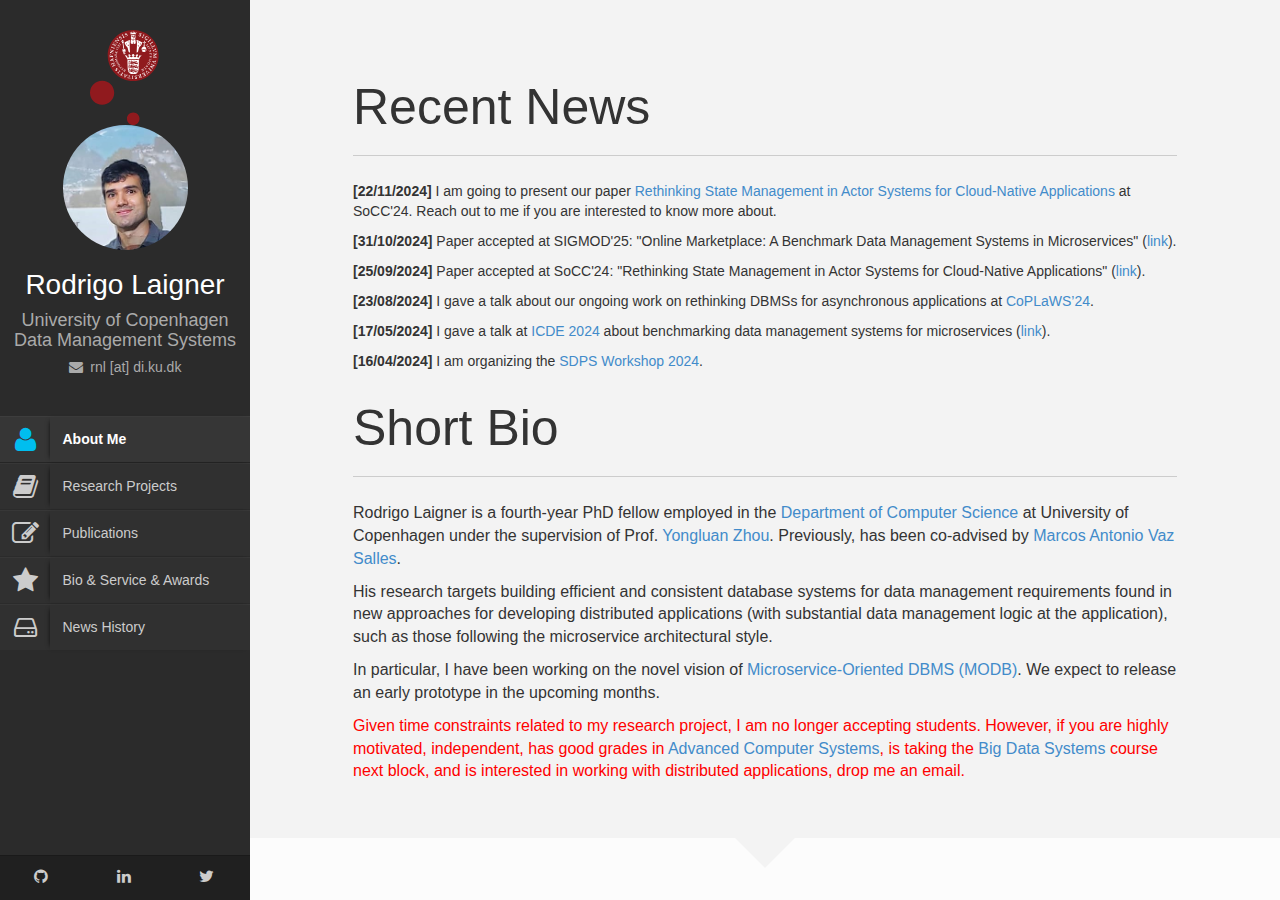
==== index.html @ f9ab0df9 "updates for socc24" ====
<!DOCTYPE html>
<html lang="en">
<head>
<!-- Global site tag (gtag.js) - Google Analytics -->
<script async
	src="https://www.googletagmanager.com/gtag/js?id=UA-103030276-2"></script>
<script>
	window.dataLayer = window.dataLayer || [];
	function gtag() {
		dataLayer.push(arguments);
	}
	gtag('js', new Date());

	gtag('config', 'UA-103030276-2');
</script>


<title>Rodrigo Laigner - University of Copenhagen - Data Management Systems</title>
<meta http-equiv="Content-Type" content="text/html; charset=UTF-8">
<meta name="author" content="Rodrigo Laigner">
<meta name="viewport"
	content="width=device-width, initial-scale=1, maximum-scale=1">

<meta name="description" content="Rodrigo Laigner Academic Page" />
<meta name="keywords"
	content="profile, rodrigo laigner, rodrigo nunes laigner, university of copenhagen, ucph, uff, universidade federal fluminense, puc-rio, puc, pontifical catholic university, pontifical catholic university of rio de janeiro, software engineering, data management systems, database systems, event-driven architecture, microservices, big data, big data software engineering, big data systems" />

<link rel="shortcut icon" href="img/favicon.ico">

<!--CSS styles-->
<link rel="stylesheet" href="css/bootstrap.css">
<link rel="stylesheet" href="css/font-awesome.min.css">
<link rel="stylesheet" href="css/perfect-scrollbar-0.4.5.min.css">
<link rel="stylesheet" href="css/magnific-popup.css">
<link rel="stylesheet" href="css/style.css">
<link id="theme-style" rel="stylesheet" href="css/styles/blue.css">


<!--/CSS styles-->
<!--Javascript files-->
<script type="text/javascript" src="js/jquery-3.7.0.min.js"></script>
<script type="text/javascript" src="js/TweenMax.min.js"></script>
<script type="text/javascript" src="js/jquery.touchSwipe.min.js"></script>
<script type="text/javascript"
	src="js/jquery.carouFredSel-6.2.1-packed.js"></script>

<script type="text/javascript" src="js/modernizr.custom.63321.js"></script>
<script type="text/javascript" src="js/jquery.dropdownit.js"></script>

<script type="text/javascript" src="js/jquery.stellar.min.js"></script>
<script type="text/javascript" src="js/ScrollToPlugin.min.js"></script>

<script type="text/javascript" src="js/bootstrap.min.js"></script>

<script type="text/javascript" src="js/jquery.mixitup.min.js"></script>

<script type="text/javascript" src="js/masonry.min.js"></script>

<script type="text/javascript"
	src="js/perfect-scrollbar-0.4.5.with-mousewheel.min.js"></script>

<script type="text/javascript" src="js/magnific-popup.js"></script>
<script type="text/javascript" src="js/custom.js"></script>

<!--/Javascript files-->

</head>
<body>

	<div id="wrapper">
		<a href="#sidebar" class="mobilemenu"><i class="icon-reorder"></i></a>
		<div id="sidebar">
			<div id="main-nav">
				<div id="nav-container">
					<div id="profile" class="clearfix">
						<a href="https://di.ku.dk/" target="_new"><img
							alt="image" width="70" src="img/science.svg"></a>
						<div class="portrate hidden-xs"></div>
						<div class="title">
							<h2>Rodrigo Laigner</h2>
							<h3>University of Copenhagen
								Data Management Systems</h3>
							<h4> <strong><i
										class="icon-envelope"></i>&nbsp;&nbsp;</strong>rnl [at] di.ku.dk<br> </h4>
						</div>
						
					</div>
					<ul id="navigation">
						<li class="currentmenu"><a href="index.html">
								<div class="icon icon-user"></div>
								<div class="text">About Me</div>
						</a></li>

						<li><a href="research.html">
								<div class="icon icon-book"></div>
								<div class="text">Research Projects</div>
						</a></li>

						<li><a href="publication.html">
								<div class="icon icon-edit"></div>
								<div class="text">Publications</div>
						</a></li>

						<!--
						<li><a href="http://lattes.cnpq.br/5715870522194378"
							target="_new">
								<div class="icon icon-download-alt"></div>
								<div class="text">CV Lattes</div>
						</a></li>
						-->
						
						<li><a href="bio.html">
								<div class="icon icon-star"></div>
								<div class="text">Bio & Service & Awards</div>
						</a></li>
						
						<li><a href="news.html">
								<div class="icon icon-hdd"></div>
								<div class="text">News History</div>
						</a></li>

					</ul>
				</div>
			</div>

			<div class="social-icons">
				<ul>
					<li><a href="https://github.com/rnlaigner" target="_new"><i
							class="icon-github"></i></a></li>
					<li><a href="https://www.linkedin.com/in/rodrigolaigner"
						target="_new"><i class="icon-linkedin"></i></a></li>
					<li><a href="https://twitter.com/rodrigo_laigner"
						target="_new"><i class="icon-twitter"></i></a></li>	
				</ul>
			</div>
		</div>

		<div id="main">

			<div id="biography" class="page home" data-pos="home">
				<div class="pageheader">
					<div class="headercontent">
						<div class="section-container">
						
							<div class="row">
								<div class="clearfix visible-sm visible-xs"></div>
									<div class="col-md-12" style="font-size: 14px;">
										<h3 class="title">Recent News</h3>
										<p>
											<b>[22/11/2024]</b> I am going to present our paper <a
											href="https://www.researchgate.net/publication/385107871_Rethinking_State_Management_in_Actor_Systems_for_Cloud-Native_Applications" target="_new">Rethinking State Management in Actor Systems for Cloud-Native Applications</a> at SoCC'24. Reach out to me if you are interested to know more about.
										</p>
										<p>
											<b>[31/10/2024]</b> Paper accepted at SIGMOD'25: "Online Marketplace: A Benchmark Data Management Systems in Microservices" (<a
											href="https://www.researchgate.net/publication/379662990_A_Benchmark_for_Data_Management_in_Microservices" target="_new">link</a>).
										</p>
										<p>
											<b>[25/09/2024]</b> Paper accepted at SoCC'24: "Rethinking State Management in Actor Systems for Cloud-Native Applications" (<a
											href="https://www.researchgate.net/publication/385107871_Rethinking_State_Management_in_Actor_Systems_for_Cloud-Native_Applications" target="_new">link</a>).
										</p>
										<p>
											<b>[23/08/2024]</b> I gave a talk about our ongoing work on rethinking DBMSs for asynchronous applications at <a
											href="https://coplaws.github.io/2024" target="_new">CoPLaWS’24</a>.
										</p>
										<p>
											<b>[17/05/2024]</b> I gave a talk at <a
											href="https://icde2024.github.io/lightning.html" target="_new">ICDE 2024</a> about benchmarking data management systems for microservices (<a
											href="https://www.researchgate.net/publication/380699403_Benchmarking_Data_Management_Systems_for_Microservices" target="_new">link</a>).
										</p>
										<!--<p>
											<b>[12/08/2023]</b> I will be serving again as teaching assistant for the course <a
											href="https://kurser.ku.dk/course/ndak18001u" target="_new">Big Data Systems</a> next November. The course explores several aspects of distributed systems, such as Kafka, Flink, Raft, and event-driven frameworks like Orleans. Drop me an email if you would like to know more about the course contents.
										</p>-->
										<p>
											<b>[16/04/2024]</b> I am organizing the <a
											href="https://diku-dk.github.io/sdps-workshop-2024/" target="_new">SDPS Workshop 2024</a>.
										</p>
									</div>
							</div>

							<div class="row">

								<div class="clearfix visible-sm visible-xs"></div>
								<div class="col-md-12">
									<h3 class="title">Short Bio</h3>
									<p>
										Rodrigo Laigner is a fourth-year PhD fellow employed in the <a
											href="https://di.ku.dk/english/research/sdps/research-groups/dms" target="_new">Department
											of Computer Science</a> at University of Copenhagen<a href="http://www.ku.dk/english/" target="_new">
											</a> under the supervision
										of Prof. <a href="https://ylzhou.github.io/"
											target="_new">Yongluan Zhou</a>. Previously, has been co-advised by <a href="http://hjemmesider.diku.dk/~vmarcos/"
											target="_new">Marcos Antonio Vaz Salles</a>.
									</p>

									<p>
										His research targets building efficient and consistent database systems for data management requirements found in new approaches for developing distributed applications (with substantial data management logic at the application), such as those following the microservice architectural style.
									</p>

									<p>
										In particular, I have been working on the novel vision of <a
										href="https://di.ku.dk/english/staff/?pure=en%2Fpublications%2Fa-distributed-database-system-for-eventbased-microservices(ea77f938-9103-4813-b4f9-ef415d293404).html" target="_new">Microservice-Oriented DBMS (MODB)</a>. We expect to release an early prototype in the upcoming months.
									</p>	
									
									<!--
									<p style="color:red;">
										<del>If you are a graduate student from the  <a
											href="https://studies.ku.dk/masters/computer-science/" target="_new">Master of Science (MSc) in Computer Science</a> program at the University of Copenhagen and have an interest in pursuing a thesis in topics related to event-driven architecture, microservices, and big data systems, do not hesitate to contact me. </del>
									</p>
									-->
									<p style="color:red;">Given time constraints related to my research project, I am no longer accepting students. However, if you are highly motivated, independent, has good grades in <a
										href="https://kurser.ku.dk/course/ndak15006u" target="_new">Advanced Computer Systems</a>, is taking the <a
										href="https://kurser.ku.dk/course/ndak18001u" target="_new">Big Data Systems</a> course next block, and is interested in working with distributed applications, drop me an email.
									</p>
									
								</div>

							</div>
						</div>
					</div>
				</div>

				<div class="pagecontents">
					<div class="section color-1">
						<div class="section-container">
							<div class="row">
								<div class="col-md-5 col-md-offset-1">
									<div class="title text-center">
										<h3>Academic Positions</h3>
									</div>
									<ul class="ul-dates">
										<li>
											<div class="dates">
												<span>Present</span> <span>2020</span>
											</div>
											<div class="content">
												<h4>PhD Student in Computer Science</h4>
												<p>
													<em>University of Copenhagen</em>, Department of Computer Science
												</p>
											</div>
										</li>
								</div>
								<div class="col-md-5">
									<div class="title text-center">
										<h3>Academic Degrees</h3>
									</div>
									<ul class="ul-card">

										<li>
											<div class="dy">
												<span class="degree">PhD</span> <span class="year">Present</span>
											</div>
											<div class="description">
												<p class="what">PhD in Computer Science, University of Copenhagen</p>
												<p class="where">
													Advisor: <a href="https://ylzhou.github.io/"
														target="_new">Yongluan Zhou</a>
												</p>
												<p class="where">
													Co-advisor: <a href="http://hjemmesider.diku.dk/~vmarcos/"
														target="_new">Marcos Antonio Vaz Salles</a>
												</p>
											</div>
										</li>

										<li>
											<div class="dy">
												<span class="degree">MSc</span> <span class="year">2020</span>
											</div>
											<div class="description">
												<p class="what">MSc in Informatics, PUC-Rio</p>
												<!-- <p class="where">Grade Point Average (GPA): 9.4/10.</p> -->
												<p class="where">
													Advisor: <a href="http://www-di.inf.puc-rio.br/~kalinowski"
														target="_new">Marcos Kalinowski</a>
												</p>
											</div>
										</li>
										<li>
											<div class="dy">
												<span class="degree">BSc</span><span class="year">2017</span>
											</div>
											<div class="description">
												<p class="what">BSc in Information Systems</p>
												<p class="where">Fluminense Federal University (UFF) in
													cooperation with the University of Colorado (Denver)</p>
												<!-- <p class="where">Grade Point Average (GPA): 8.2/10.</p> -->
												<p class="where">
													Advisor: <a href="http://lattes.cnpq.br/0023809873085852"
														target="_new">Rodrigo Salvador Monteiro</a>
												</p>
												<p class="where">
													Co-advisor: <a href="http://www-di.inf.puc-rio.br/~kalinowski"
														target="_new">Marcos Kalinowski</a>
												</p>
											</div>
										</li>

									</ul>
								</div>


							</div>
						</div>
					</div>
				</div>
			</div>

		</div>
	</div>
</body>
</html>
---- css/style.css ----
/* General styles
 **************************************************/
@font-face {
	font-family: 'Lato';
	font-style: normal;
	font-weight: 300;
	src: local('Lato Light'), local('Lato-Light'), url(http://themes.googleusercontent.com/static/fonts/lato/v6/KT3KS9Aol4WfR6Vas8kNcg.woff) format('woff');
}

@font-face {
	font-family: 'Lato';
	font-style: normal;
	font-weight: 400;
	src: local('Lato Regular'), local('Lato-Regular'), url(http://themes.googleusercontent.com/static/fonts/lato/v6/9k-RPmcnxYEPm8CNFsH2gg.woff) format('woff');
}

@font-face {
	font-family: 'Lato';
	font-style: normal;
	font-weight: 900;
	src: local('Lato Black'), local('Lato-Black'), url(http://themes.googleusercontent.com/static/fonts/lato/v6/BVtM30trf7q_jfqYeHfjtA.woff) format('woff');
}

@font-face {
	font-family: 'Lato';
	font-style: italic;
	font-weight: 400;
	src: local('Lato Italic'), local('Lato-Italic'), url(http://themes.googleusercontent.com/static/fonts/lato/v6/oUan5VrEkpzIazlUe5ieaA.woff) format('woff');
}

body {
	font-size: 16px;
	font-family: 'Lato', sans-serif;
	font-weight: 400;
	background: #4D4D4D;
}

a,a:hover,a:focus {
	text-decoration: none;
	outline: 0;
}

h1,h2,h3,h4,h5,h6,.h1,.h2,.h3,.h4,.h5,.h6 {
	font-family: "Lato", Helvetica, Arial, sans-serif;
	font-weight: 300;
}

/* mobile menu
 **************************************************/
.mobilemenu {
	position: fixed;
	top: 0px;
	left: 0;
	right: 0;
	z-index: 1002;
	font-size: 30px;
	padding: 2px 10px;
	background: #2b2b2b;
	display: block;
	width: 50px;
	height: 50px;
	color: #fff;
	display: none;
}

.mobilemenu:hover,.mobilemenu:focus {
	color: #fff;
}

/* layout
 **************************************************/
#main-nav {
	text-align: left;
	vertical-align: top;
	-webkit-user-select: none;
	-moz-user-select: none;
	-ms-user-select: none;
	user-select: none;
	width: 250px;
	background: #2b2b2b;
	position: absolute;
	left: 0;
	top: 0;
	bottom: 45px;
	overflow: hidden;
}

#main {
	position: absolute;
	left: 250px;
	right: 0;
	top: 0;
	bottom: 0;
	background: #fefefe;
	overflow: hidden;
}

.page {
	overflow: auto;
	position: absolute;
	top: 0;
	left: 0px;
	bottom: 0;
	width: 100%;
	background-color: #f7f7f7;
}

.home {
	left: 0px;
	z-index: 0;
	width: 100%;
}

#overlay {
	position: absolute;
	top: 0;
	left: 0px;
	bottom: 0;
	right: 0px;
	background-color: #000;
	-ms-filter: "progid:DXImageTransform.Microsoft.Alpha(Opacity=25)";
	filter: alpha(opacity=25);
	opacity: 0.25;
	display: none;
	z-index: 300;
	cursor: crosshair;
	cursor: url(../img/pointer.png), auto;
}

#runner {
	position: absolute;
	width: 30px;
	height: 20px;
	color: #fff;
	font-size: 20px;
	z-index: 2000;
}

.currentpage {
	-webkit-box-shadow: -2px 0 4px -2px rgba(0,0,0,.25);
	box-shadow: -2px 0 4px -2px rgba(0,0,0,.25);
}

/* sidebar
 **************************************************/
#nav-container {
	position: relative;
	padding-bottom: 75px;
	bottom: 0;
	height: 100%;
}

#profile {
	text-align: center;
	padding: 30px 10px;
	position: relative;
}

#profile .portrate {
	background-image: url("../img/personal/personal-image.jpg");
	width: 125px;
	margin: 0 auto;
	height: 125px;
	border-radius: 50%;

	-webkit-background-size: cover;
	-moz-background-size: cover;
	background-size: cover;
}

#profile .title h2 {
	font-size: 28px;
	font-weight: 300;
	color: #fff;
	margin: 20px 0 10px 0;
}

#profile .title h3 {
	font-size: 18px;
	font-weight: 300;
	color: #aaa;
	margin: 0px 0 10px 0;
}

#profile .title h4 {
	font-size: 14px;
	font-weight: 300;
	color: #aaa;
	margin: 0px 0 10px 0;
}

ul#navigation {
	padding: 0;
	margin: 0;
}

ul#navigation li {
	display: block;
	float: none;
	clear: both;
	background: #303030;
	border-top: 1px solid #373737;
	border-bottom: 1px solid #2B2B2B;

	-webkit-transition: background 0.5s;
	-moz-transition: background 0.5s;
	-o-transition: background 0.5s;
	-ms-transition: background 0.5s;
	transition: background 0.5s;
}

ul#navigation li a {
	color: #ccc;
	font-size: 14px;
}

ul#navigation li:hover,ul#navigation li:focus {
	background: #363636;
}

ul#navigation li:hover a,ul#navigation li:focus a {
	color: #f7f7f7;
}

ul#navigation .currentmenu {
	font-weight: bold;
}

ul#navigation li.currentmenu a {
	color: #fff;
}

/*ul#navigation li.external:hover .icon, ul#navigation li.currentmenu .icon{
	color: #03cc85;
}*/

ul#navigation li.currentmenu {
	background: #363636;
	border-top: 1px solid #3d3d3d;
	border-bottom: 1px solid #252525;
}


ul#navigation li .text {
	padding-left: 5%;
	margin-left: 50px;
	line-height: 45px;

	-webkit-box-shadow: -3px 0 5px -4px #000;
	box-shadow: -3px 0 5px -4px #000;
}

ul#navigation li .icon {
	float: left;
	line-height: 45px;
	width: 50px;
	text-align: center;
	font-size: 27px;
}

.social-icons {
	position: absolute;
	bottom: 0;
	left: 0;
	width: 100%;
	background: #202020;
	border-top: 1px solid #1A1A1A;
	width: 250px;
	z-index: 2;
	height: 45px;
}

.social-icons ul {
	padding: 0;
	margin: 0;
	list-style: none;
}

.social-icons li {
	float: left;
	width: 33%;
	padding: 10px;
	text-align: center;
}

.social-icons a {
	color: #ccc;
}

.social-icons a:hover,.social-icons a:focus {
	color: #fff;
}

.social-icons i {
	font-size: 16px;
}

/* page specifics
 **************************************************/
.page-container {
	position: relative;
}

.pageheader {
	background: #f3f3f3;
	position: relative;
	padding: 60px 0 45px 0;
}

.pageheader:after {
	top: 100%;
	border: solid transparent;
	content: " ";
	height: 0;
	width: 0;
	position: absolute;
	pointer-events: none;
	border-color: rgba(8, 4, 13, 0);
	border-top-color: #f3f3f3;
	border-width: 30px;
	left: 50%;
	margin-left: -30px;
	z-index: 1;
}

.headercontent .title {
	font-size: 50px;
	margin-bottom: 25px;
	border-bottom: 1px solid #ccc;
	padding: 0 0 20px 0;
}

.headercontent .subtitle {
	border-bottom: 1px solid #ccc;
	margin: 0 0 10px 0;
	padding: 5px 0;
}

.headercontent .subtitle h3 {
	margin: 0;
	padding: 0;
}

.page .section {
	padding: 70px 0;
	position: relative;
}

.section-container {
	padding: 0 10%;
}

.color-1 {
	background: #fcfcfc;
}

.color-2 {
	background: #f7f7f7;
}

.color-3 {
	background: #2c2c2d;
	color: #fff;
}

.color-4 {
	background: #000;
}

.section .title {
	border-bottom: 1px solid #ccc;
	margin: 0 0 30px 0;
	padding: 20px 0;
}

.section .title h3 {
	padding: 0;
	margin: 0;
	font-size: 26px;
}


.biothumb{position: relative;}
.biothumb .overlay{
	position: absolute;
	width: 100%;
	color:#fff;
	bottom: 0;
	background-color: black;
	background-color: rgba(0,0,0,0.5);
	padding:25px;
}
.biothumb .overlay h1{
	font-size: 45px;
}


/*************************************************
 *  uls
 **************************************************/
.ul-bolded li {
	font-weight: bold;
}

.ul-boxed li {
	padding: 7px;
	background-color: #FdFdFd;
	margin-bottom: 10px;
	-webkit-box-shadow: 0px 3px 3px -3px #ccc;
	box-shadow: 0px 3px 3px -3px #ccc;
	border-radius: 2px;
	border-left: 5px solid;
}

/* ul-card
 **************************************************/
ul.ul-card {
	padding: 0;
	margin: 0;
	list-style: none;
}

ul.ul-card li {
	position: relative;
	padding: 50px 15px 20px 15px;
	background-color: #fff;
	margin-bottom: 15px;
	-webkit-box-shadow: 0px 3px 3px -3px #ccc;
	box-shadow: 0px 3px 3px -3px #ccc;
	border-radius: 3px;
	margin-left: 10px;
	color: #333;
}

ul.ul-card li .dy {
	position: absolute;
	top: 10px;
	left: -10px;
	border-radius: 0px;
	padding: 0;
color: white;
}

ul.ul-card li .dy span {
	padding: 7px 10px;
	line-height: 30px;
	margin: 0;
}

/*ul.ul-card li .dy .degree {
	background-color: #03bb7a;
}*/

ul.ul-card li .dy .year {
	/*background-color: #03cc85;*/
	-webkit-box-shadow: -3px 0px 7px -3px rgba(68, 68, 68, 0.5);
	box-shadow: -3px 0px 7px -3px rgba(68, 68, 68, 0.5);
	margin-left: -3px !important;
}

ul.ul-card li .description p {
	font-size: 16px;
	margin: 0;
}

ul.ul-card li .description p.where {
	font-weight: 300;
	font-size: 14px;
}

/* ul-dates
 **************************************************/
ul.ul-dates,ul.ul-dates-gray {
	margin: 0;
	padding: 0;
	list-style: none;
}

ul.ul-dates li,ul.ul-dates-gray li {
	margin-bottom: 15px; /*margin-left:  20px;
	*/
}

ul.ul-dates div.dates,ul.ul-dates-gray div.dates {
	float: left;
	width: 75px;
}

ul.ul-dates div.dates span,ul.ul-dates-gray div.dates span {
	/*background-color: #03cc85;*/
	padding: 6px;
	display: block;
	text-align: center;
	color: #fff;
	position: relative;
}

ul.ul-dates-gray div.dates span {
	background-color: #BBBBBB;
}

/*ul.ul-dates div.dates span:last-child {
	background-color: #03bb7a;
}*/

ul.ul-dates-gray div.dates span:last-child {
	background-color: #979797;
}

ul.ul-dates-gray div.dates span:first-child,ul.ul-dates div.dates span:first-child {
	-webkit-box-shadow: 0px 2px 6px -3px rgba(68, 68, 68, 0.5);
	box-shadow: 0px 2px 6px -3px rgba(68, 68, 68, 0.5);
	z-index: 3;
	position: relative;
}

ul.ul-dates div.content,ul.ul-dates-gray div.content {
	margin-left: 90px;
	min-height: 70px;
	padding-top: 10px;
}

ul.ul-dates div.content h4,ul.ul-dates-gray div.content h4 {
	font-weight: 400;
	font-size: 16px;
	margin-top: 0;
}

ul.ul-dates div.content p,ul.ul-dates-gray div.content p {
	font-size: 13px;
}

/* ul-timeline
 **************************************************/
ul.timeline {
	border-left: 8px solid #FFF;
	list-style: none;
	padding: 1px 0;
	margin-left: 100px;
}

ul.timeline li .date {
	float: left;
	padding: 10px 15px 10px 10px;
	margin-top: 10px;
	margin-left: -115px;
	font-size: 15px;
	width: 110px;
	text-align: center;
	/*background: #03cc85;*/
	color: #fff;
}

/*ul.timeline li.open .data {
	background: #03bb7a;
}*/

ul.timeline li .circle {
	float: left;
	margin: 20px 0;
	margin-left: -14px;
	width: 20px;
	height: 20px;
	border: 4px solid #FFFFFF;
	border-radius: 50%;
	background-color: #d5d5d5;
}

ul.timeline li.open .circle {
	/*background-color: #03bb7a;*/
	-webkit-box-shadow: 0px 2px 6px -3px rgba(68, 68, 68, 0.5);
	box-shadow: 0px 2px 6px -3px rgba(68, 68, 68, 0.5);
}

ul.timeline li .data {
	background: #fdfdfd;
	margin: 10px 0px 10px 20px;
	border-left: 10px solid;
	padding: 18px 20px;
	font-size: 16px;

	-webkit-box-shadow: 0px 3px 3px -3px #ccc;
	box-shadow: 0px 3px 3px -3px #ccc;
	border-radius: 3px;
}

ul.timeline li.open .data {
	/*border-color: #03bb7a;*/
	background: #fff;
}

ul.timeline li .data .subject {
	cursor: pointer;
	color: #777;
	font-size: 18px;
}

ul.timeline li .data .text {
	display: none;
	margin-top: 15px;
	font-size: 14px;
}

/* ul-withdetails
 **************************************************/
.ul-withdetails {
	list-style: none;
	padding: 0;
}

.ul-withdetails li {
	background-color: #FdFdFd;
	margin-bottom: 15px;

	-webkit-box-shadow: 0px 3px 3px -3px #ccc;
	box-shadow: 0px 3px 3px -3px #ccc;
	border-radius: 3px;
}

.ul-withdetails li .image {
	position: relative;
	overflow: hidden;
}

.ul-withdetails li .imageoverlay {
	position: absolute;
	top: 0;
	left: -100%;
	width: 100%;
	height: 100%;
	/*background: #03cc85;*/
	cursor: pointer;
	-ms-filter: "progid:DXImageTransform.Microsoft.Alpha(Opacity=70)";
	filter: alpha(opacity=70);
	opacity: 0.7;
}

.ul-withdetails li .imageoverlay i {
	color: #fff;
	position: absolute;
	top: 40%;
	left: 45%;
	font-size: 30px;
}

.ul-withdetails li .meta {
	overflow: hidden;
	padding: 10px;
	cursor: pointer;
}

.ul-withdetails li .details {
	display: none;
	padding: 20px;
	background: #fff;

	-webkit-box-shadow: inset 0px 3px 5px -3px #ccc;
	box-shadow: inset 0px 3px 5px -3px #ccc;
}

/*************************************************
 * lab partnerts
 **************************************************/
#labp-heads-wrap {
	/*background-color: #03bb7a;*/
	position: relative;
	height: 180px; 
}

#labp-heads-wrap:after {
	top: 100%;
	border: solid transparent;
	content: " ";
	height: 0;
	width: 0;
	position: absolute;
	pointer-events: none;
	border-color: rgba(247, 103, 103, 0);
	/*border-top-color: #03bb7a;*/
	border-width: 15px;
	left: 50%;
	margin-left: -15px;
}

#lab-carousel {
	width: 100%;
	height: 200px;
	position: absolute;
	top: 0;
	left: 0;
}

#lab-carousel div {
	float: left;
	width: 100px;
	height: 100px;
}

#lab-carousel img {
	border: none;
	position: relative;

	-webkit-box-shadow: 0 0 10px #000;
	box-shadow: 0 0 10px #000;
}

.caroufredsel_wrapper {
	margin-top: -10px !important;
	padding-top: 20px !important;
	padding-bottom: 20px !important;
}

#labp-heads-wrap #next,#labp-heads-wrap #prev {
	position: absolute;
	top: 0;
	height: 100%;
	line-height: 180px;
	padding: 0 10px;
	color: #f7f7f7;
	font-size: 30px;
	z-index: 4;
}

#labp-heads-wrap #next {
	right: 0;
}

#labp-heads-wrap #prev {
	left: 0;
}

#labp-heads-wrap #prev.disabled,#labp-heads-wrap #next.disabled {
	color: #ccc;
	cursor: default;
}

#lab-details {
	background-color: #fff;
	padding: 20px;
	padding-top: 40px;
	text-align: center;
	min-height: 150px;

	-webkit-box-shadow: 0px 3px 3px -3px #ccc;
	box-shadow: 0px 3px 3px -3px #ccc;
	border-radius: 2px;
}

#lab-details div {
	display: none;
}

#lab-details h3 {
	margin-top: 0;
}

/* filter dropdowns
 **************************************************/
#filters,.filters,#pub-grid {
	padding: 20px 0 30px 0 !important;
}

#filters h3,.filters h3,div#sort {
	margin-top: 30px;
}

#sort span {
	line-height: 30px;
}

.stuck {
	position: fixed !important;
	z-index: 1001;
	top: 0;
	right: 0;

	-webkit-box-shadow: 0px 2px 4px 0px #cecece;
	box-shadow: 0px 2px 4px 0px #cecece;
}

.cd-dropdown,.cd-select {
	position: relative;
	margin: 20px auto;
	display: block;
}

.cd-dropdown > span {
	width: 100%;
	height: 40px;
	line-height: 40px;
	color: #999;
	font-weight: 700;
	font-size: 16px;
	background: #fff;
	display: block;
	padding: 0 10px 0 30px;
	position: relative;
	cursor: pointer;
}

.cd-dropdown > span:after {
	content: '';
	position: absolute;
	right: 0px;
	top: 0px;
	width: 50px;
	text-align: center;
	font-size: 12px;
	padding: 8px;
	height: 70%;
	line-height: 24px;
}

.cd-dropdown.cd-active > span:after {
	content: '';
}

.cd-dropdown ul {
	list-style-type: none;
	margin: 0;
	padding: 0;
	display: block;
	position: relative;
}

.cd-dropdown > span,.cd-dropdown ul li:nth-last-child(-n+3) span {
	-webkit-box-shadow: 0 1px 1px rgba(0,0,0,0.1);
	box-shadow: 0 1px 1px rgba(0,0,0,0.1);
}

.cd-dropdown ul {
	position: absolute;
	top: 0px;
	width: 100%;
}

.cd-dropdown ul li {
	position: absolute;
	width: 100%;
}

/*.cd-active.cd-dropdown > span {
	color: #03cc85;
}*/

.cd-active.cd-dropdown > span,.cd-active.cd-dropdown ul li span {
	-webkit-box-shadow: 0 1px 1px rgba(0,0,0,0.1);
	box-shadow: 0 1px 1px rgba(0,0,0,0.1);
}

.cd-active.cd-dropdown ul li span {
	-webkit-transition: all 0.2s linear 0s;
	-moz-transition: all 0.2s linear 0s;
	-o-transition: all 0.2s linear 0s;
	-ms-transition: all 0.2s linear 0s;
	transition: all 0.2s linear 0s;
}

.cd-active.cd-dropdown ul li span:hover {
	/*background: #03cc85;*/
	color: #fff;
}

.cd-dropdown ul li span {
	width: 100%;
	background: #fafafa;
	line-height: 40px;
	padding: 0 10px 0 30px;
	display: block;
	color: #bcbcbc;
	cursor: pointer;
	font-weight: 700;
}

/* publications
 **************************************************/
#pub-grid .mix {
	-ms-filter: "progid:DXImageTransform.Microsoft.Alpha(Opacity=0)";
	filter: alpha(opacity=0);
	opacity: 0;
	display: none;
}

.pitems .item {
	margin-bottom: 20px;
	width: 100%;
}

.pitems .pubmain {
	background: #fefefe;
	padding: 25px 25px 35px 25px;
	min-height: 130px;
	position: relative;

	-webkit-box-shadow: 0px 3px 3px -3px #ccc;
	box-shadow: 0px 3px 3px -3px #ccc;
	cursor: pointer;
}

.pitems .pubtitle {
	margin: 0;
	padding: 0 0 15px 0;
	font-size: 20px;
	font-weight: 300;
}

.pitems .pubmain div {
	font-size: small;
}

.pitems .pubmain .label {
	margin-right: 10px;
}

.pitems .pubmain .pubassets {
	position: absolute;
	bottom: 0;
	right: 0;
	background: #fafafa;
	text-align: center;
	border-top: 2px solid;
}

.pitems .pubmain .pubassets a {
	color: #9b9b9b;
	padding: 5px 15px;
	float: right;
	font-size: 18px;
}

.pitems .pubmain .pubassets a:hover,.pitems .pubmain .pubassets a:focus,.pitems .pubmain .pubassets a.pubcollapse {
	/*background: #03cc85;*/
	color: #fff;
}

.pitems .pubdetails {
	background: #fff;
	padding: 25px;
	display: none;
}

/* Gallery
 **************************************************/
#gallery-header {
	_color: #f7f7f7;
}

#gallery-header h2 {
	font-size: 50px;
	text-align: center;
}

#gallery-large {
	_background: #303030;
	padding-top: 20px;
}

ul.grid {
	max-width: 69em;
	list-style: none;
	margin: 30px auto;
	padding: 0;
}

ul.grid li {
	display: block;
	float: left;
	padding: 15px;
	width: 33%;
}

@media screen and (max-width: 900px) {
	ul.grid li {
	width: 50%;
}

}

@media screen and (max-width: 400px) {
	ul.grid li {
	width: 100%;
}

}

ul.grid li >div {
	-webkit-box-shadow: 0 0 8px -1px #000;
	box-shadow: 0 0 8px -1px #000;
	overflow: hidden;
	position: relative;
}

ul.grid li .over {
	position: absolute;
	bottom: -100%;
	width: 102%;
	right: -1%;
	left: -1%;
	color: #fff;
}

ul.grid li .comein {
	position: relative;
	z-index: 1;
	padding: 15px;
	height: 100%;
}

ul.grid li .comein i {
	display: block;
	width: 60px;
	height: 60px;
	position: absolute;
	top: 50%;
	margin-top: -30px;
	left: 50%;
	margin-left: -30px;
	font-size: 22px;
	color: #FFF;

	-webkit-box-shadow: 0 0 60px #fff;
	box-shadow: 0 0 60px #fff;
	border: 1px solid #fff;
	text-align: center;
	padding-top: 17px;
	border-radius: 50%;
}

ul.grid li .comein-bg {
	-khtml-opacity: .70;
	-moz-opacity: .70;
	-ms-filter: â€alpha(opacity=70)â€;
	filter: progid:DXImageTransform.Microsoft.Alpha(opacity=0.7);
	filter: alpha(opacity=70);
	opacity: .70;
	position: absolute;
	top: 0;
	bottom: 0;
	right: 0;
	left: 0;
	background: #000;
	z-index: -1;
}

ul.grid li a,ul.grid li img {
	outline: none;
	border: none;
	display: block;
	max-width: 100%;
}

/* at start */
.my-mfp-slide-bottom .mfp-content {
	-ms-filter: "progid:DXImageTransform.Microsoft.Alpha(Opacity=0)";
	filter: alpha(opacity=0);
	opacity: 0;

	-webkit-transition: all 0.7s ease-out;
	-moz-transition: all 0.7s ease-out;
	-o-transition: all 0.7s ease-out;
	-ms-transition: all 0.7s ease-out;
	transition: all 0.7s ease-out;

	-webkit-transform: translateY(-20px) perspective( 600px ) rotateX( 10deg );
	-moz-transform: translateY(-20px) perspective( 600px ) rotateX( 10deg );
	-o-transform: translateY(-20px) perspective( 600px ) rotateX( 10deg );
	-ms-transform: translateY(-20px) perspective( 600px ) rotateX( 10deg );
	transform: translateY(-20px) perspective( 600px ) rotateX( 10deg );
}

/* animate in */
.my-mfp-slide-bottom.mfp-ready .mfp-content {
	-ms-filter: "progid:DXImageTransform.Microsoft.Alpha(Opacity=100)";
	filter: alpha(opacity=100);
	opacity: 1;

	-webkit-transform: translateY(0) perspective( 600px ) rotateX( 0 );
	-moz-transform: translateY(0) perspective( 600px ) rotateX( 0 );
	-o-transform: translateY(0) perspective( 600px ) rotateX( 0 );
	-ms-transform: translateY(0) perspective( 600px ) rotateX( 0 );
	transform: translateY(0) perspective( 600px ) rotateX( 0 );
}

/* animate out */
.my-mfp-slide-bottom.mfp-removing .mfp-content {
	-ms-filter: "progid:DXImageTransform.Microsoft.Alpha(Opacity=0)";
	filter: alpha(opacity=0);
	opacity: 0;

	-webkit-transform: translateY(-10px) perspective( 600px ) rotateX( 10deg );
	-moz-transform: translateY(-10px) perspective( 600px ) rotateX( 10deg );
	-o-transform: translateY(-10px) perspective( 600px ) rotateX( 10deg );
	-ms-transform: translateY(-10px) perspective( 600px ) rotateX( 10deg );
	transform: translateY(-10px) perspective( 600px ) rotateX( 10deg );
}

/* Dark overlay, start state */
.my-mfp-slide-bottom.mfp-bg {
	-ms-filter: "progid:DXImageTransform.Microsoft.Alpha(Opacity=0)";
	filter: alpha(opacity=0);
	opacity: 0;

	-webkit-transition: opacity 0.3s ease-out;
	-moz-transition: opacity 0.3s ease-out;
	-o-transition: opacity 0.3s ease-out;
	-ms-transition: opacity 0.3s ease-out;
	transition: opacity 0.3s ease-out;
}

/* animate in */
.my-mfp-slide-bottom.mfp-ready.mfp-bg {
	-ms-filter: "progid:DXImageTransform.Microsoft.Alpha(Opacity=80)";
	filter: alpha(opacity=80);
	opacity: 0.8;
}

/* animate out */
.my-mfp-slide-bottom.mfp-removing.mfp-bg {
	-ms-filter: "progid:DXImageTransform.Microsoft.Alpha(Opacity=0)";
	filter: alpha(opacity=0);
	opacity: 0;
}

/* contact
 **************************************************/
.contact-office {
	background: #fff url('../img/contact.jpg') no-repeat;
}

.contact-lab {
	background: #fff url('../img/contact-bg-1.jpg') no-repeat;
	color: #fff;
}

/*.contact-office .icon-huge, .contact-lab .icon-huge{
	color: #03cc85;
}*/


.icon-huge {
	font-size: 170px;
	text-align: center;
	-ms-filter: "progid:DXImageTransform.Microsoft.Alpha(Opacity=30)";
	filter: alpha(opacity=30);
	opacity: 0.3;
	display: block;
	padding-top: 30px;
}

@media (max-width: 500px) {
	ul.timeline {
	margin: 0;
	border-left: none;
}

ul.timeline .circle {
	display: none;
}

ul.timeline .data {
	margin: 0 !important;
	margin-bottom: 10px !important;
	padding-top: 65px !important;
}

ul.timeline .date {
	margin-left: 0 !important;
}

}

@media (max-width: 991px) {
	.mobilemenu {
	display: block;
}

.social-icons,#main-nav {
	left: -250px;
	z-index: 3;
}

#main {
	left: 0;
}

}
---- css/styles/blue.css ----
ul#navigation li.external:hover .icon, ul#navigation li.currentmenu .icon{
	color: #00beef;
}
.ul-boxed li {
	border-left-color:#00beef;
}
ul.ul-card li .dy .year {
	background-color: #00beef;
}
ul.ul-dates div.dates span {
	background-color: #00beef;
}
ul.timeline li .date {
	background: #00beef;
}
ul.timeline li .data {
	border-left-color: #00beef;
}
.ul-withdetails li .imageoverlay {
	background: #00beef;
}
.cd-active.cd-dropdown > span {
	color: #00beef;
}
.cd-active.cd-dropdown ul li span:hover {
	background: #00beef;
}
.pitems .pubmain .pubassets {
	border-top-color:#00beef; 
}
.pitems .pubmain .pubassets a:hover,.pitems .pubmain .pubassets a:focus,.pitems .pubmain .pubassets a.pubcollapse {
	background: #00beef;
}
.contact-office .icon-huge, .contact-lab .icon-huge {
	color: #00beef;
}

/* socpndary color 
**************************************************/
ul.ul-card li .dy .degree {
	background-color: #19468d;
}
ul.ul-dates div.dates span:last-child {
	background-color: #19468d;
}
ul.timeline li.open .circle {
	background-color: #19468d;
}
ul.timeline li.open .data {
	border-color: #19468d;
}
#labp-heads-wrap {
	background-color: #19468d;
}
#labp-heads-wrap:after{
	border-top-color: #19468d;
}
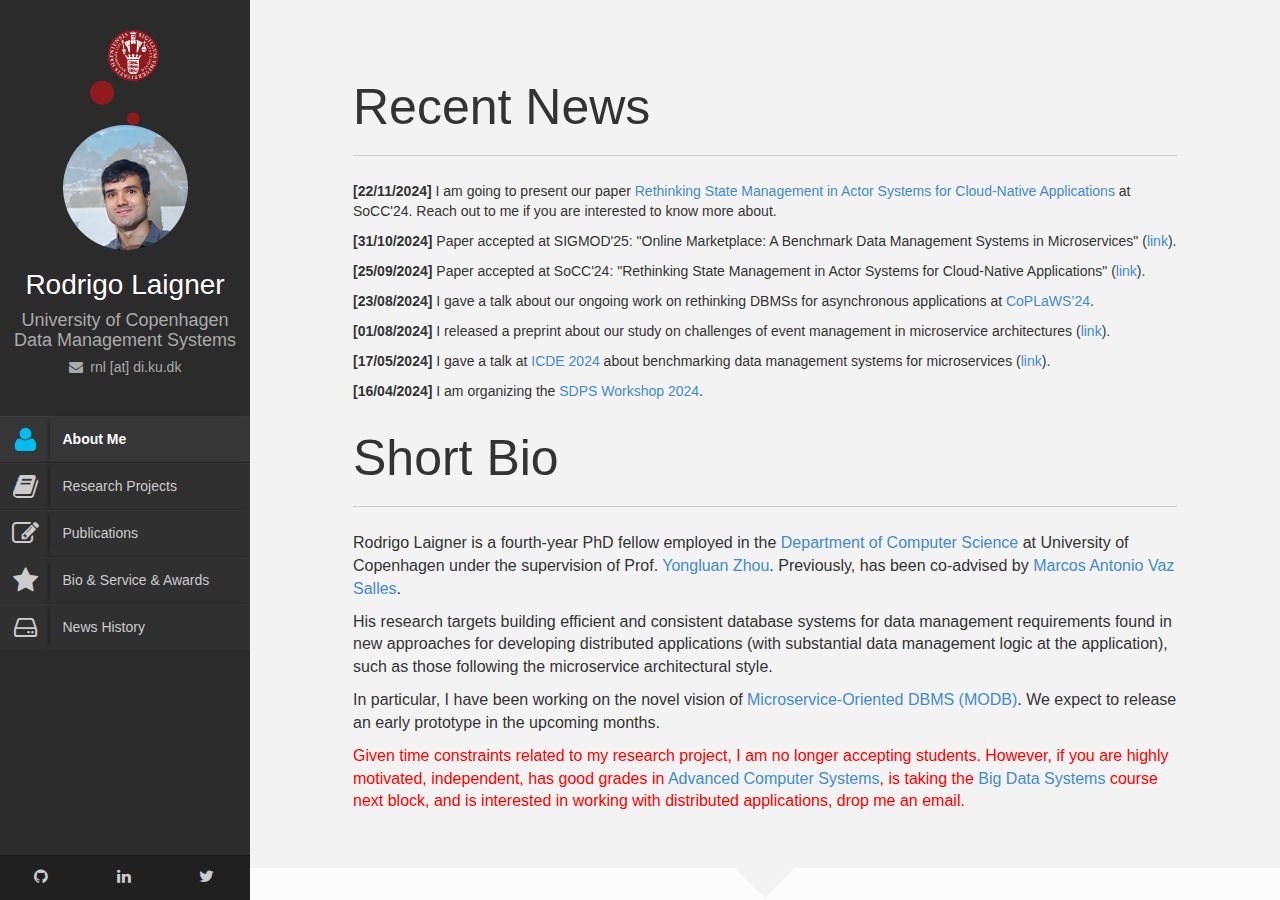
==== commit 3746ba26: "adding study to news" ====
--- a/index.html
+++ b/index.html
@@ -164,6 +164,10 @@
 											href="https://coplaws.github.io/2024" target="_new">CoPLaWS’24</a>.
 										</p>
 										<p>
+											<b>[01/08/2024]</b> I released a preprint about our study on challenges of event management in microservice architectures (<a
+											href="https://www.researchgate.net/publication/382797129_An_Empirical_Study_on_Challenges_of_Event_Management_in_Microservice_Architectures" target="_new">link</a>).
+										</p>
+										<p>
 											<b>[17/05/2024]</b> I gave a talk at <a
 											href="https://icde2024.github.io/lightning.html" target="_new">ICDE 2024</a> about benchmarking data management systems for microservices (<a
 											href="https://www.researchgate.net/publication/380699403_Benchmarking_Data_Management_Systems_for_Microservices" target="_new">link</a>).
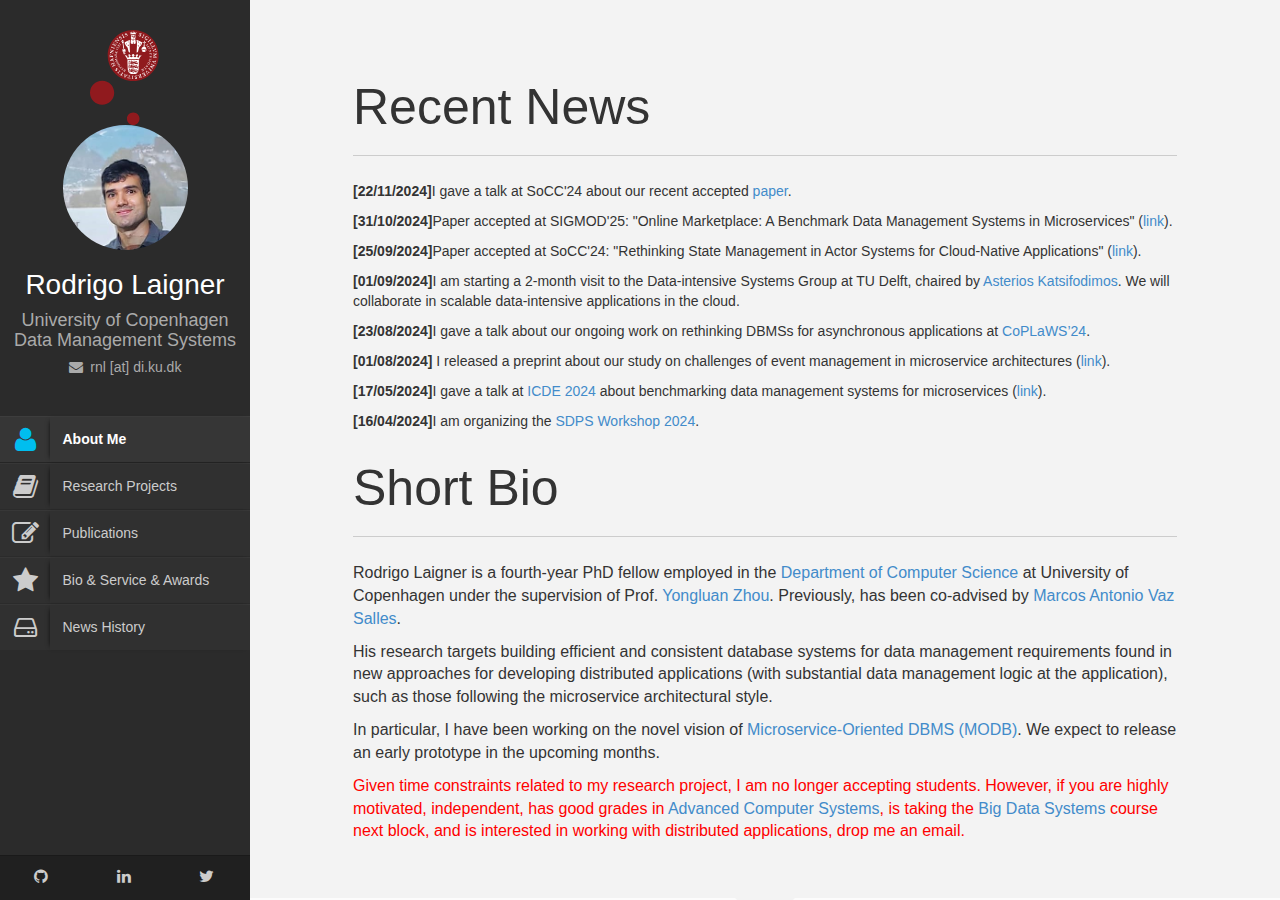
==== commit 3f145275: "update socc and add visit to tu delft" ====
--- a/index.html
+++ b/index.html
@@ -148,19 +148,23 @@
 									<div class="col-md-12" style="font-size: 14px;">
 										<h3 class="title">Recent News</h3>
 										<p>
-											<b>[22/11/2024]</b> I am going to present our paper <a
-											href="https://www.researchgate.net/publication/385107871_Rethinking_State_Management_in_Actor_Systems_for_Cloud-Native_Applications" target="_new">Rethinking State Management in Actor Systems for Cloud-Native Applications</a> at SoCC'24. Reach out to me if you are interested to know more about.
-										</p>
-										<p>
-											<b>[31/10/2024]</b> Paper accepted at SIGMOD'25: "Online Marketplace: A Benchmark Data Management Systems in Microservices" (<a
+											<b>[22/11/2024]</b>I gave a talk at SoCC'24 about our recent accepted <a
+											href="https://www.researchgate.net/publication/385107871_Rethinking_State_Management_in_Actor_Systems_for_Cloud-Native_Applications" target="_new">paper</a>.
+										</p>
+										<p>
+											<b>[31/10/2024]</b>Paper accepted at SIGMOD'25: "Online Marketplace: A Benchmark Data Management Systems in Microservices" (<a
 											href="https://www.researchgate.net/publication/379662990_A_Benchmark_for_Data_Management_in_Microservices" target="_new">link</a>).
 										</p>
 										<p>
-											<b>[25/09/2024]</b> Paper accepted at SoCC'24: "Rethinking State Management in Actor Systems for Cloud-Native Applications" (<a
+											<b>[25/09/2024]</b>Paper accepted at SoCC'24: "Rethinking State Management in Actor Systems for Cloud-Native Applications" (<a
 											href="https://www.researchgate.net/publication/385107871_Rethinking_State_Management_in_Actor_Systems_for_Cloud-Native_Applications" target="_new">link</a>).
 										</p>
 										<p>
-											<b>[23/08/2024]</b> I gave a talk about our ongoing work on rethinking DBMSs for asynchronous applications at <a
+											<b>[01/09/2024]</b>I am starting a 2-month visit to the Data-intensive Systems Group at TU Delft, chaired by <a
+											href="https://asterios.katsifodimos.com/" target="_new">Asterios Katsifodimos</a>. We will collaborate in scalable data-intensive applications in the cloud.
+										</p>
+										<p>
+											<b>[23/08/2024]</b>I gave a talk about our ongoing work on rethinking DBMSs for asynchronous applications at <a
 											href="https://coplaws.github.io/2024" target="_new">CoPLaWS’24</a>.
 										</p>
 										<p>
@@ -168,7 +172,7 @@
 											href="https://www.researchgate.net/publication/382797129_An_Empirical_Study_on_Challenges_of_Event_Management_in_Microservice_Architectures" target="_new">link</a>).
 										</p>
 										<p>
-											<b>[17/05/2024]</b> I gave a talk at <a
+											<b>[17/05/2024]</b>I gave a talk at <a
 											href="https://icde2024.github.io/lightning.html" target="_new">ICDE 2024</a> about benchmarking data management systems for microservices (<a
 											href="https://www.researchgate.net/publication/380699403_Benchmarking_Data_Management_Systems_for_Microservices" target="_new">link</a>).
 										</p>
@@ -177,7 +181,7 @@
 											href="https://kurser.ku.dk/course/ndak18001u" target="_new">Big Data Systems</a> next November. The course explores several aspects of distributed systems, such as Kafka, Flink, Raft, and event-driven frameworks like Orleans. Drop me an email if you would like to know more about the course contents.
 										</p>-->
 										<p>
-											<b>[16/04/2024]</b> I am organizing the <a
+											<b>[16/04/2024]</b>I am organizing the <a
 											href="https://diku-dk.github.io/sdps-workshop-2024/" target="_new">SDPS Workshop 2024</a>.
 										</p>
 									</div>
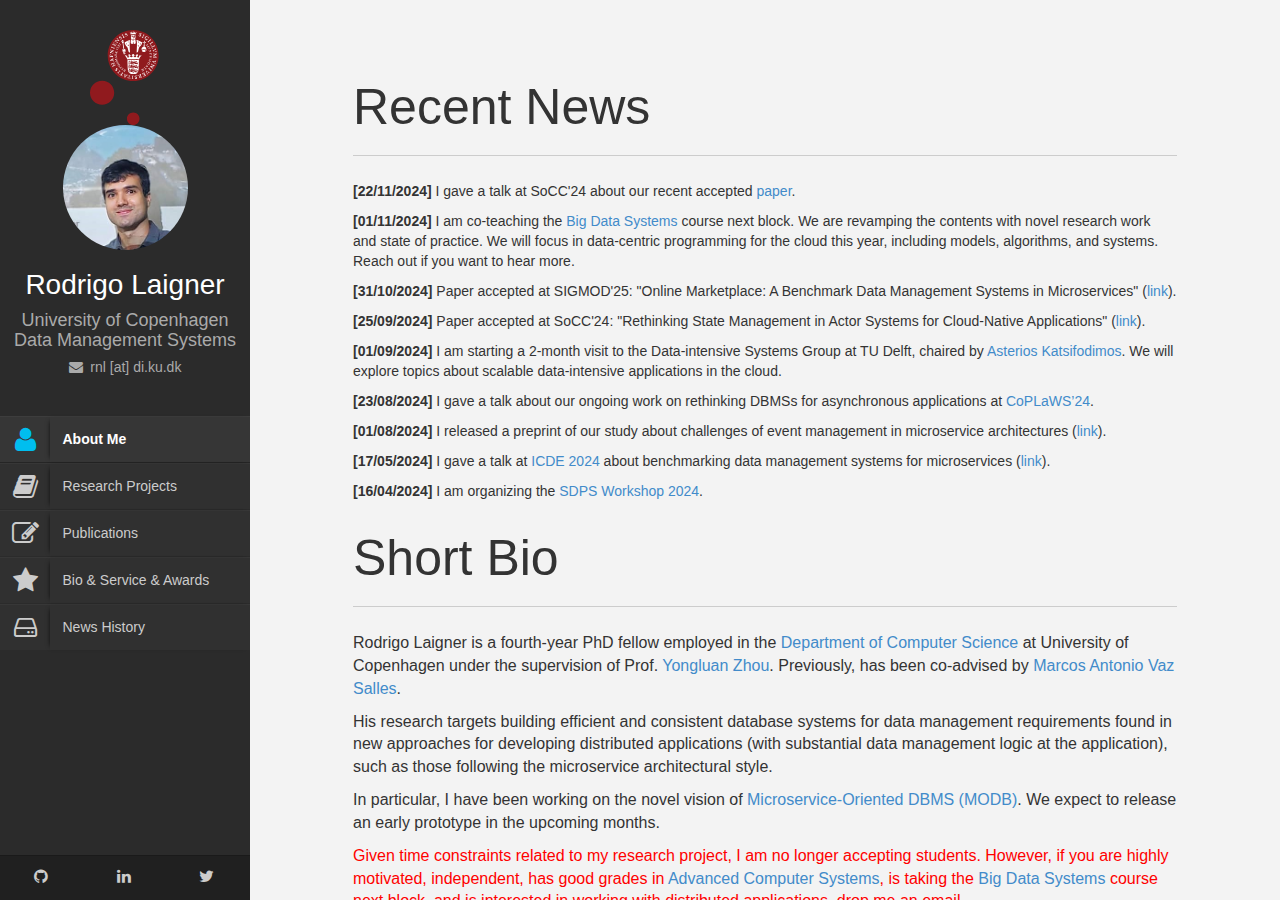
==== commit 9c2d4ce3: "fix news + attempt to fix pubs page" ====
--- a/index.html
+++ b/index.html
@@ -148,40 +148,41 @@
 									<div class="col-md-12" style="font-size: 14px;">
 										<h3 class="title">Recent News</h3>
 										<p>
-											<b>[22/11/2024]</b>I gave a talk at SoCC'24 about our recent accepted <a
+											<b>[22/11/2024]</b> I gave a talk at SoCC'24 about our recent accepted <a
 											href="https://www.researchgate.net/publication/385107871_Rethinking_State_Management_in_Actor_Systems_for_Cloud-Native_Applications" target="_new">paper</a>.
 										</p>
 										<p>
-											<b>[31/10/2024]</b>Paper accepted at SIGMOD'25: "Online Marketplace: A Benchmark Data Management Systems in Microservices" (<a
+											<b>[01/11/2024]</b> I am co-teaching the <a
+											href="https://kurser.ku.dk/course/ndak18001u" target="_new">Big Data Systems</a> course next block. We are revamping the contents with novel research work and state of practice. We will focus in data-centric programming for the cloud this year, including models, algorithms, and systems. Reach out if you want to hear more.
+										</p>
+										<p>
+											<b>[31/10/2024]</b> Paper accepted at SIGMOD'25: "Online Marketplace: A Benchmark Data Management Systems in Microservices" (<a
 											href="https://www.researchgate.net/publication/379662990_A_Benchmark_for_Data_Management_in_Microservices" target="_new">link</a>).
 										</p>
 										<p>
-											<b>[25/09/2024]</b>Paper accepted at SoCC'24: "Rethinking State Management in Actor Systems for Cloud-Native Applications" (<a
+											<b>[25/09/2024]</b> Paper accepted at SoCC'24: "Rethinking State Management in Actor Systems for Cloud-Native Applications" (<a
 											href="https://www.researchgate.net/publication/385107871_Rethinking_State_Management_in_Actor_Systems_for_Cloud-Native_Applications" target="_new">link</a>).
 										</p>
 										<p>
-											<b>[01/09/2024]</b>I am starting a 2-month visit to the Data-intensive Systems Group at TU Delft, chaired by <a
-											href="https://asterios.katsifodimos.com/" target="_new">Asterios Katsifodimos</a>. We will collaborate in scalable data-intensive applications in the cloud.
-										</p>
-										<p>
-											<b>[23/08/2024]</b>I gave a talk about our ongoing work on rethinking DBMSs for asynchronous applications at <a
+											<b>[01/09/2024]</b> I am starting a 2-month visit to the Data-intensive Systems Group at TU Delft, chaired by <a
+											href="https://asterios.katsifodimos.com/" target="_new">Asterios Katsifodimos</a>. We will explore topics about scalable data-intensive applications in the cloud.
+										</p>
+										<p>
+											<b>[23/08/2024]</b> I gave a talk about our ongoing work on rethinking DBMSs for asynchronous applications at <a
 											href="https://coplaws.github.io/2024" target="_new">CoPLaWS’24</a>.
 										</p>
 										<p>
-											<b>[01/08/2024]</b> I released a preprint about our study on challenges of event management in microservice architectures (<a
+											<b>[01/08/2024]</b> I released a preprint of our study about challenges of event management in microservice architectures (<a
 											href="https://www.researchgate.net/publication/382797129_An_Empirical_Study_on_Challenges_of_Event_Management_in_Microservice_Architectures" target="_new">link</a>).
 										</p>
 										<p>
-											<b>[17/05/2024]</b>I gave a talk at <a
+											<b>[17/05/2024]</b> I gave a talk at <a
 											href="https://icde2024.github.io/lightning.html" target="_new">ICDE 2024</a> about benchmarking data management systems for microservices (<a
 											href="https://www.researchgate.net/publication/380699403_Benchmarking_Data_Management_Systems_for_Microservices" target="_new">link</a>).
 										</p>
-										<!--<p>
-											<b>[12/08/2023]</b> I will be serving again as teaching assistant for the course <a
-											href="https://kurser.ku.dk/course/ndak18001u" target="_new">Big Data Systems</a> next November. The course explores several aspects of distributed systems, such as Kafka, Flink, Raft, and event-driven frameworks like Orleans. Drop me an email if you would like to know more about the course contents.
-										</p>-->
-										<p>
-											<b>[16/04/2024]</b>I am organizing the <a
+										
+										<p>
+											<b>[16/04/2024]</b> I am organizing the <a
 											href="https://diku-dk.github.io/sdps-workshop-2024/" target="_new">SDPS Workshop 2024</a>.
 										</p>
 									</div>
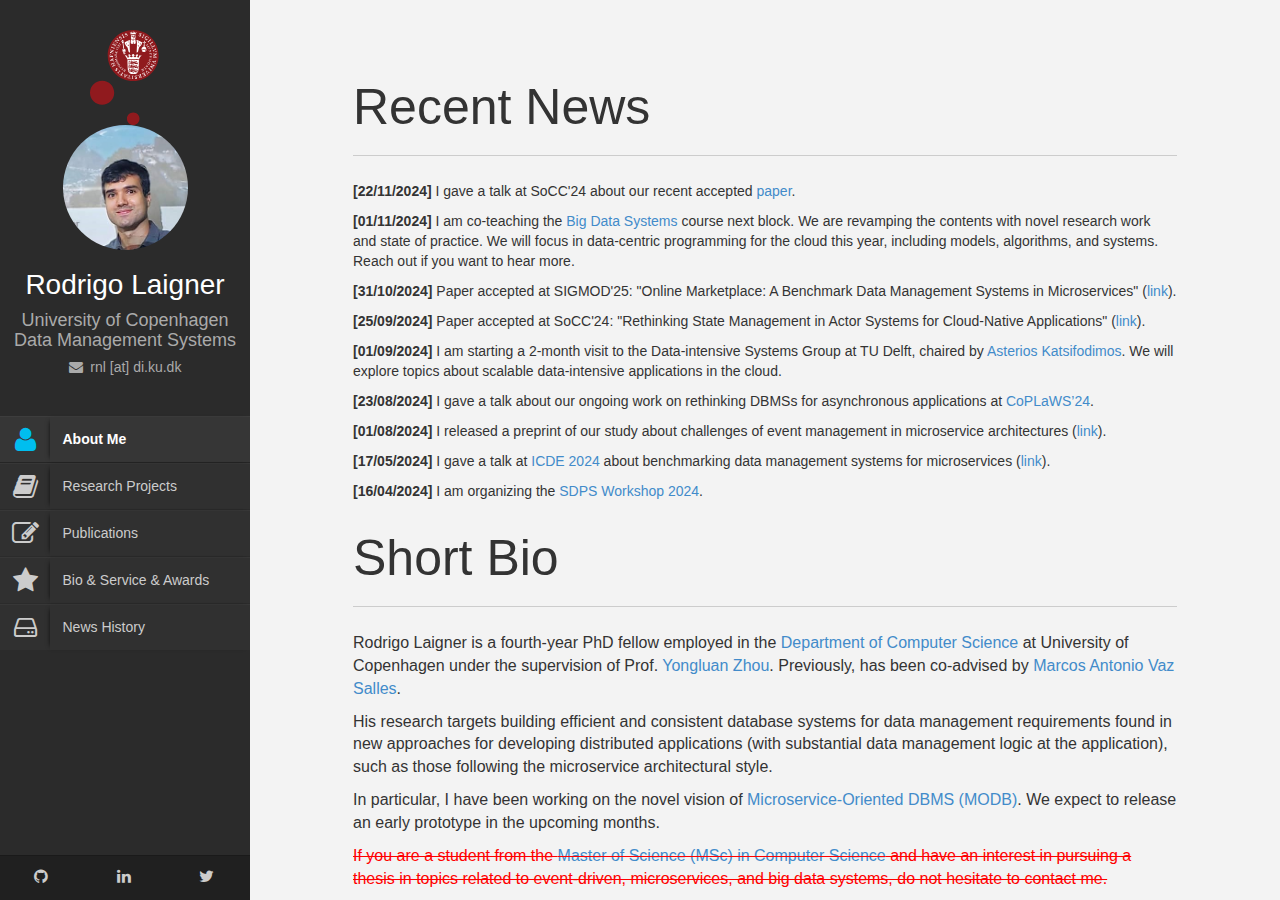
==== commit 3ce79d0e: "updating bio and index" ====
--- a/index.html
+++ b/index.html
@@ -212,17 +212,16 @@
 										href="https://di.ku.dk/english/staff/?pure=en%2Fpublications%2Fa-distributed-database-system-for-eventbased-microservices(ea77f938-9103-4813-b4f9-ef415d293404).html" target="_new">Microservice-Oriented DBMS (MODB)</a>. We expect to release an early prototype in the upcoming months.
 									</p>	
 									
+									<p style="color:red;">
+										<del>If you are a student from the  <a
+											href="https://studies.ku.dk/masters/computer-science/" target="_new">Master of Science (MSc) in Computer Science</a> and have an interest in pursuing a thesis in topics related to event-driven, microservices, and big data systems, do not hesitate to contact me. </del>
+									</p>
 									<!--
-									<p style="color:red;">
-										<del>If you are a graduate student from the  <a
-											href="https://studies.ku.dk/masters/computer-science/" target="_new">Master of Science (MSc) in Computer Science</a> program at the University of Copenhagen and have an interest in pursuing a thesis in topics related to event-driven architecture, microservices, and big data systems, do not hesitate to contact me. </del>
-									</p>
-									-->
 									<p style="color:red;">Given time constraints related to my research project, I am no longer accepting students. However, if you are highly motivated, independent, has good grades in <a
 										href="https://kurser.ku.dk/course/ndak15006u" target="_new">Advanced Computer Systems</a>, is taking the <a
 										href="https://kurser.ku.dk/course/ndak18001u" target="_new">Big Data Systems</a> course next block, and is interested in working with distributed applications, drop me an email.
 									</p>
-									
+									-->
 								</div>
 
 							</div>
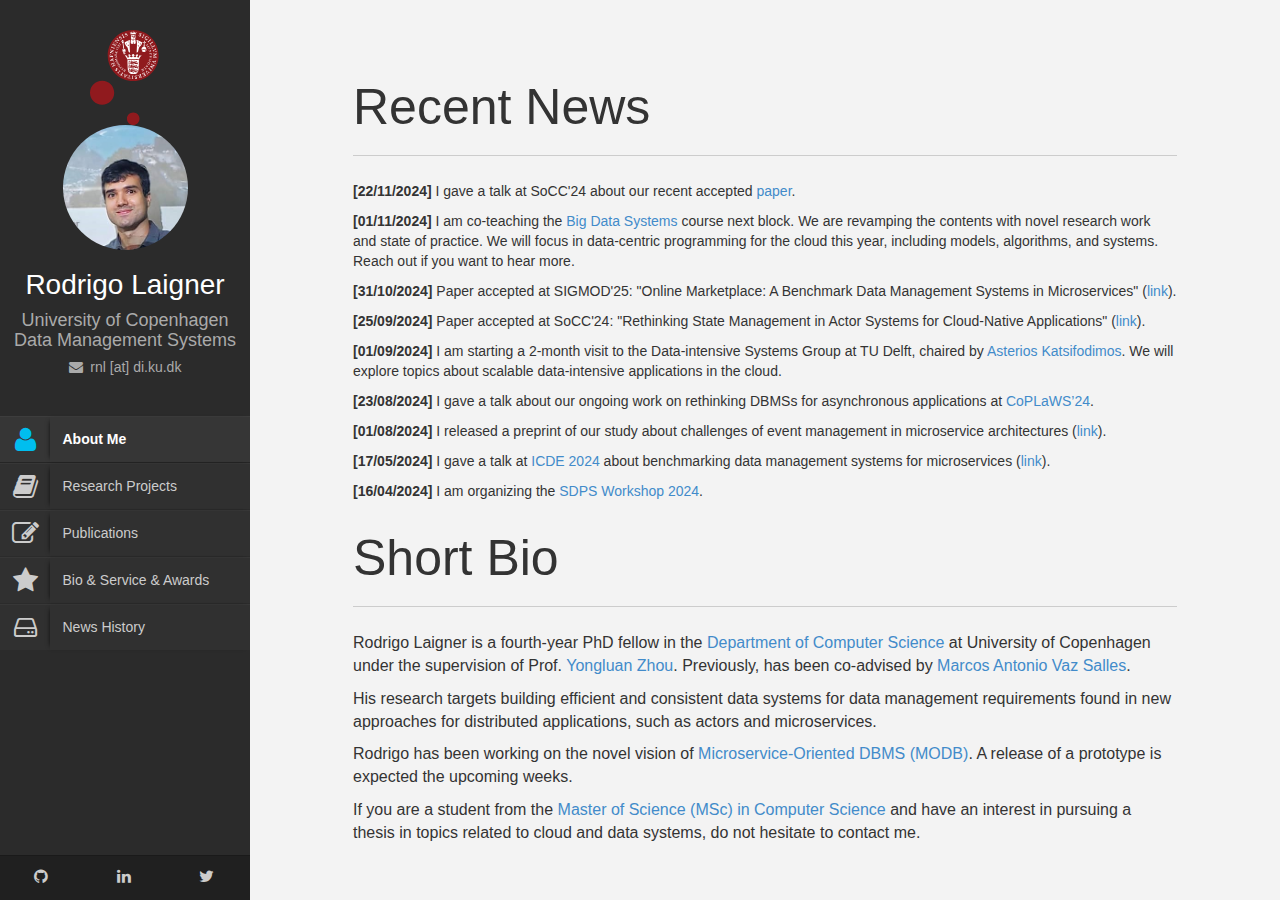
==== commit 2c953e1b: "update advising + main page" ====
--- a/index.html
+++ b/index.html
@@ -194,7 +194,7 @@
 								<div class="col-md-12">
 									<h3 class="title">Short Bio</h3>
 									<p>
-										Rodrigo Laigner is a fourth-year PhD fellow employed in the <a
+										Rodrigo Laigner is a fourth-year PhD fellow in the <a
 											href="https://di.ku.dk/english/research/sdps/research-groups/dms" target="_new">Department
 											of Computer Science</a> at University of Copenhagen<a href="http://www.ku.dk/english/" target="_new">
 											</a> under the supervision
@@ -204,17 +204,17 @@
 									</p>
 
 									<p>
-										His research targets building efficient and consistent database systems for data management requirements found in new approaches for developing distributed applications (with substantial data management logic at the application), such as those following the microservice architectural style.
+										His research targets building efficient and consistent data systems for data management requirements found in new approaches for distributed applications, such as actors and microservices.
 									</p>
 
 									<p>
-										In particular, I have been working on the novel vision of <a
-										href="https://di.ku.dk/english/staff/?pure=en%2Fpublications%2Fa-distributed-database-system-for-eventbased-microservices(ea77f938-9103-4813-b4f9-ef415d293404).html" target="_new">Microservice-Oriented DBMS (MODB)</a>. We expect to release an early prototype in the upcoming months.
+										Rodrigo has been working on the novel vision of <a
+										href="https://di.ku.dk/english/staff/?pure=en%2Fpublications%2Fa-distributed-database-system-for-eventbased-microservices(ea77f938-9103-4813-b4f9-ef415d293404).html" target="_new">Microservice-Oriented DBMS (MODB)</a>. A release of a prototype is expected the upcoming weeks.
 									</p>	
 									
-									<p style="color:red;">
-										<del>If you are a student from the  <a
-											href="https://studies.ku.dk/masters/computer-science/" target="_new">Master of Science (MSc) in Computer Science</a> and have an interest in pursuing a thesis in topics related to event-driven, microservices, and big data systems, do not hesitate to contact me. </del>
+									<p>
+										If you are a student from the  <a
+											href="https://studies.ku.dk/masters/computer-science/" target="_new">Master of Science (MSc) in Computer Science</a> and have an interest in pursuing a thesis in topics related to cloud and data systems, do not hesitate to contact me.
 									</p>
 									<!--
 									<p style="color:red;">Given time constraints related to my research project, I am no longer accepting students. However, if you are highly motivated, independent, has good grades in <a
@@ -243,7 +243,7 @@
 												<span>Present</span> <span>2020</span>
 											</div>
 											<div class="content">
-												<h4>PhD Student in Computer Science</h4>
+												<h4>PhD Fellow in Computer Science</h4>
 												<p>
 													<em>University of Copenhagen</em>, Department of Computer Science
 												</p>
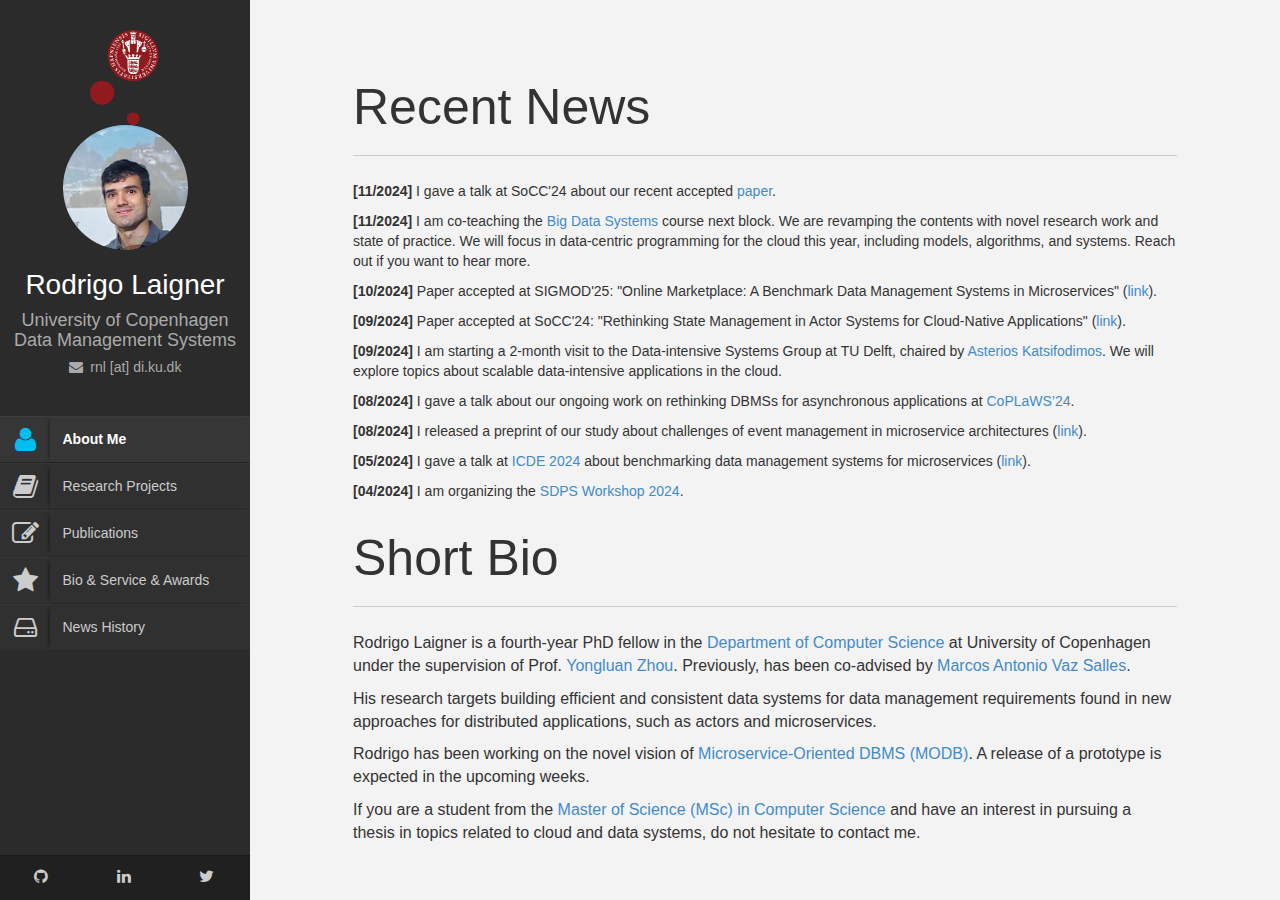
==== commit 0fb17a10: "fixing some info" ====
--- a/index.html
+++ b/index.html
@@ -148,41 +148,41 @@
 									<div class="col-md-12" style="font-size: 14px;">
 										<h3 class="title">Recent News</h3>
 										<p>
-											<b>[22/11/2024]</b> I gave a talk at SoCC'24 about our recent accepted <a
+											<b>[11/2024]</b> I gave a talk at SoCC'24 about our recent accepted <a
 											href="https://www.researchgate.net/publication/385107871_Rethinking_State_Management_in_Actor_Systems_for_Cloud-Native_Applications" target="_new">paper</a>.
 										</p>
 										<p>
-											<b>[01/11/2024]</b> I am co-teaching the <a
+											<b>[11/2024]</b> I am co-teaching the <a
 											href="https://kurser.ku.dk/course/ndak18001u" target="_new">Big Data Systems</a> course next block. We are revamping the contents with novel research work and state of practice. We will focus in data-centric programming for the cloud this year, including models, algorithms, and systems. Reach out if you want to hear more.
 										</p>
 										<p>
-											<b>[31/10/2024]</b> Paper accepted at SIGMOD'25: "Online Marketplace: A Benchmark Data Management Systems in Microservices" (<a
+											<b>[10/2024]</b> Paper accepted at SIGMOD'25: "Online Marketplace: A Benchmark Data Management Systems in Microservices" (<a
 											href="https://www.researchgate.net/publication/379662990_A_Benchmark_for_Data_Management_in_Microservices" target="_new">link</a>).
 										</p>
 										<p>
-											<b>[25/09/2024]</b> Paper accepted at SoCC'24: "Rethinking State Management in Actor Systems for Cloud-Native Applications" (<a
+											<b>[09/2024]</b> Paper accepted at SoCC'24: "Rethinking State Management in Actor Systems for Cloud-Native Applications" (<a
 											href="https://www.researchgate.net/publication/385107871_Rethinking_State_Management_in_Actor_Systems_for_Cloud-Native_Applications" target="_new">link</a>).
 										</p>
 										<p>
-											<b>[01/09/2024]</b> I am starting a 2-month visit to the Data-intensive Systems Group at TU Delft, chaired by <a
+											<b>[09/2024]</b> I am starting a 2-month visit to the Data-intensive Systems Group at TU Delft, chaired by <a
 											href="https://asterios.katsifodimos.com/" target="_new">Asterios Katsifodimos</a>. We will explore topics about scalable data-intensive applications in the cloud.
 										</p>
 										<p>
-											<b>[23/08/2024]</b> I gave a talk about our ongoing work on rethinking DBMSs for asynchronous applications at <a
+											<b>[08/2024]</b> I gave a talk about our ongoing work on rethinking DBMSs for asynchronous applications at <a
 											href="https://coplaws.github.io/2024" target="_new">CoPLaWS’24</a>.
 										</p>
 										<p>
-											<b>[01/08/2024]</b> I released a preprint of our study about challenges of event management in microservice architectures (<a
+											<b>[08/2024]</b> I released a preprint of our study about challenges of event management in microservice architectures (<a
 											href="https://www.researchgate.net/publication/382797129_An_Empirical_Study_on_Challenges_of_Event_Management_in_Microservice_Architectures" target="_new">link</a>).
 										</p>
 										<p>
-											<b>[17/05/2024]</b> I gave a talk at <a
+											<b>[05/2024]</b> I gave a talk at <a
 											href="https://icde2024.github.io/lightning.html" target="_new">ICDE 2024</a> about benchmarking data management systems for microservices (<a
 											href="https://www.researchgate.net/publication/380699403_Benchmarking_Data_Management_Systems_for_Microservices" target="_new">link</a>).
 										</p>
 										
 										<p>
-											<b>[16/04/2024]</b> I am organizing the <a
+											<b>[04/2024]</b> I am organizing the <a
 											href="https://diku-dk.github.io/sdps-workshop-2024/" target="_new">SDPS Workshop 2024</a>.
 										</p>
 									</div>
@@ -209,7 +209,7 @@
 
 									<p>
 										Rodrigo has been working on the novel vision of <a
-										href="https://di.ku.dk/english/staff/?pure=en%2Fpublications%2Fa-distributed-database-system-for-eventbased-microservices(ea77f938-9103-4813-b4f9-ef415d293404).html" target="_new">Microservice-Oriented DBMS (MODB)</a>. A release of a prototype is expected the upcoming weeks.
+										href="https://di.ku.dk/english/staff/?pure=en%2Fpublications%2Fa-distributed-database-system-for-eventbased-microservices(ea77f938-9103-4813-b4f9-ef415d293404).html" target="_new">Microservice-Oriented DBMS (MODB)</a>. A release of a prototype is expected in the upcoming weeks.
 									</p>	
 									
 									<p>
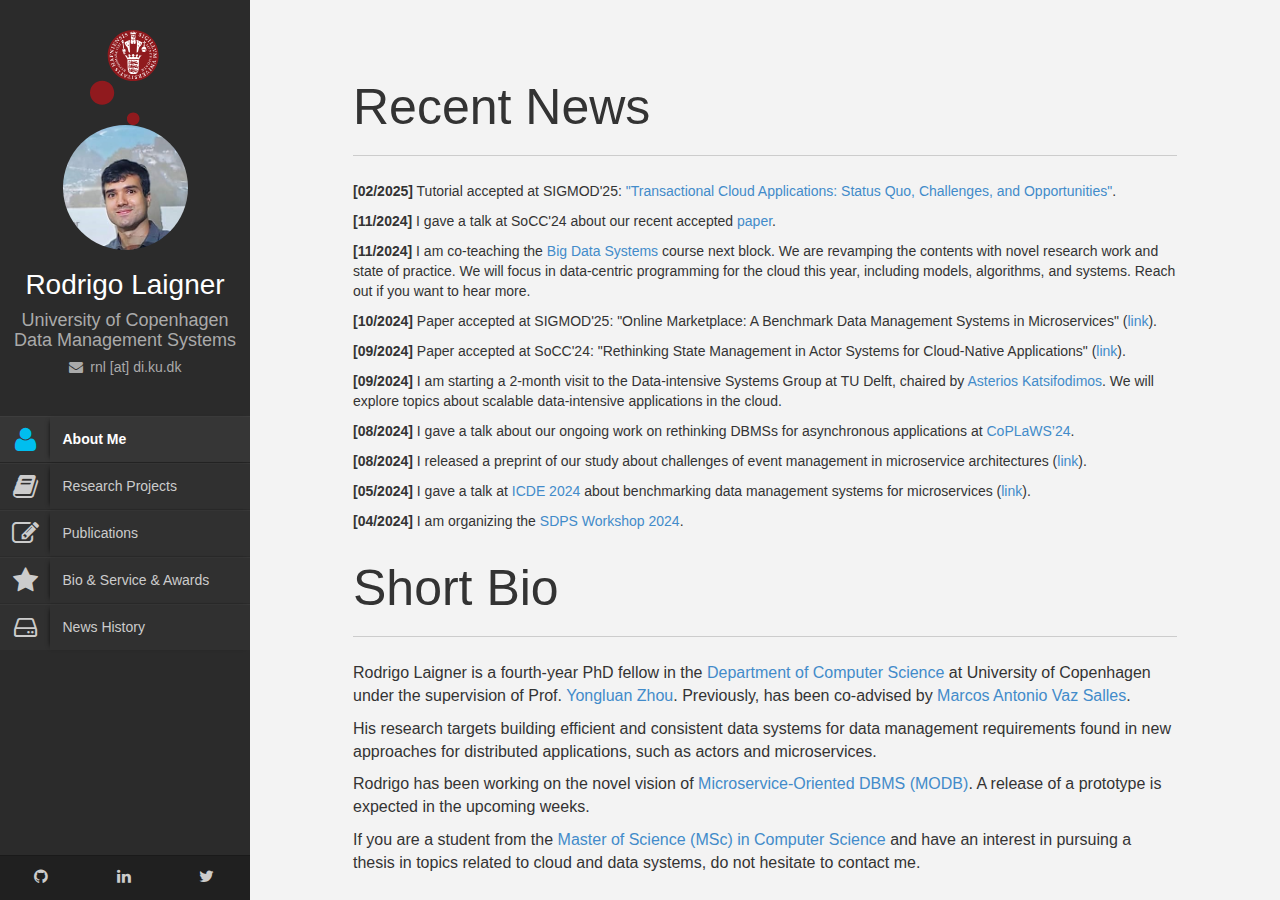
==== commit d7258fae: "adding sigmod tutorial news" ====
--- a/index.html
+++ b/index.html
@@ -148,6 +148,10 @@
 									<div class="col-md-12" style="font-size: 14px;">
 										<h3 class="title">Recent News</h3>
 										<p>
+											<b>[02/2025]</b> Tutorial accepted at SIGMOD'25: <a
+											href="https://2025.sigmod.org/calls_sigmod_tutorials.shtml" target="_new">"Transactional Cloud Applications: Status Quo, Challenges, and Opportunities"</a>.
+										</p>
+										<p>
 											<b>[11/2024]</b> I gave a talk at SoCC'24 about our recent accepted <a
 											href="https://www.researchgate.net/publication/385107871_Rethinking_State_Management_in_Actor_Systems_for_Cloud-Native_Applications" target="_new">paper</a>.
 										</p>
@@ -180,7 +184,6 @@
 											href="https://icde2024.github.io/lightning.html" target="_new">ICDE 2024</a> about benchmarking data management systems for microservices (<a
 											href="https://www.researchgate.net/publication/380699403_Benchmarking_Data_Management_Systems_for_Microservices" target="_new">link</a>).
 										</p>
-										
 										<p>
 											<b>[04/2024]</b> I am organizing the <a
 											href="https://diku-dk.github.io/sdps-workshop-2024/" target="_new">SDPS Workshop 2024</a>.
